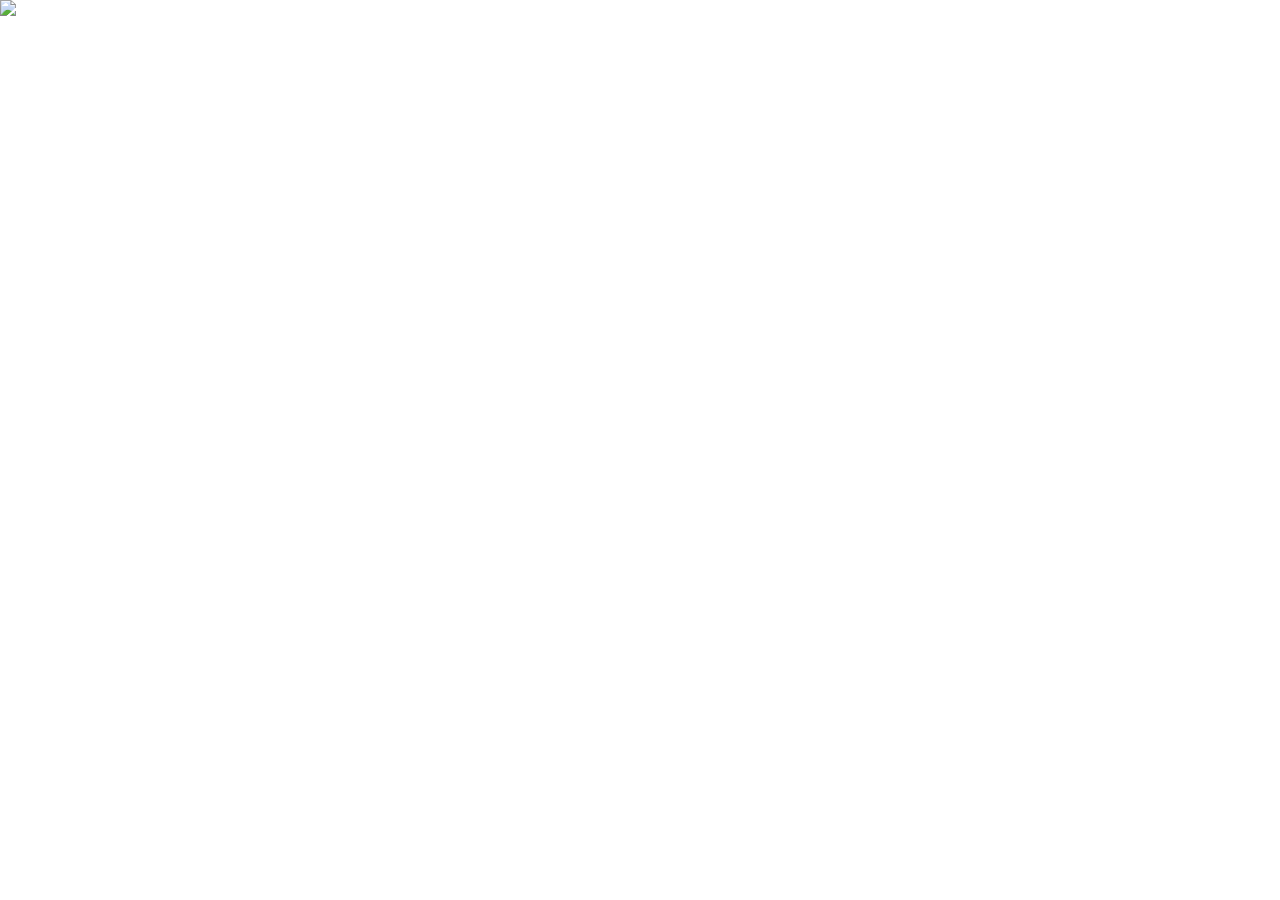
==== index.html @ 27418996 "Add files via upload" ====
<!DOCTYPE html>
<html lang="en">
<head>
  <meta charset="UTF-8">
  <meta http-equiv="X-UA-Compatible" content="IE=edge">
  <meta name="viewport" content="width=device-width, initial-scale=1.0">
  <link rel="stylesheet" href="./vars.css">
  <link rel="stylesheet" href="./style.css">
  
  
  <style>
   a,
   button,
   input,
   select,
   h1,
   h2,
   h3,
   h4,
   h5,
   * {
       box-sizing: border-box;
       margin: 0;
       padding: 0;
       border: none;
       text-decoration: none;
       background: none;
   
       -webkit-font-smoothing: antialiased;
   }
   
   menu, ol, ul {
       list-style-type: none;
       margin: 0;
       padding: 0;
   }
   </style>
  <title>Document</title>
</head>
<body>
  <img class="group-2" src="group-2.svg" />
  
</body>
</html>
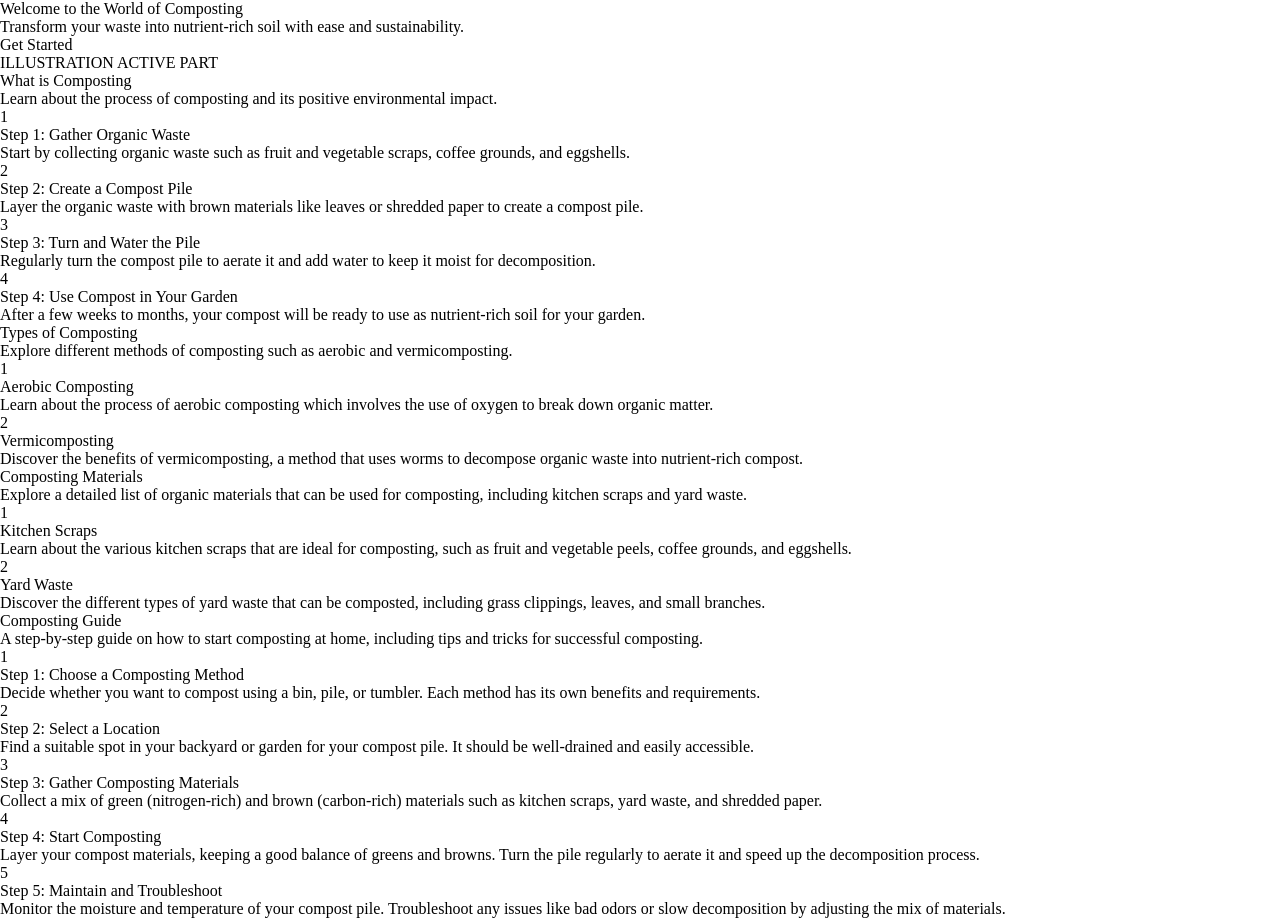
==== commit 51bee0e7: "Add files via upload" ====
--- a/index.html
+++ b/index.html
@@ -38,7 +38,297 @@
   <title>Document</title>
 </head>
 <body>
-  <img class="group-2" src="group-2.svg" />
+  <div class="container">
+    <div class="screen-hero-section">
+      <div class="text-wrapper">
+        <div class="text-wrap">
+          <div class="heading-wrapper">
+            <div class="heading">Welcome to the World of Composting</div>
+          </div>
+          <div class="paragraph">
+            Transform your waste into nutrient-rich soil with ease and
+            sustainability.
+          </div>
+        </div>
+        <div class="button-wrap">
+          <div class="cta-button">
+            <div class="cta-text">Get Started</div>
+          </div>
+        </div>
+      </div>
+      <div class="map-wrapper">
+        <div class="image-description">ILLUSTRATION ACTIVE PART</div>
+      </div>
+    </div>
+    <div class="screen-step-by-step-guideline">
+      <div class="text-wrapper2">
+        <div class="heading2">What is Composting</div>
+        <div class="paragraph2">
+          Learn about the process of composting and its positive environmental
+          impact.
+        </div>
+      </div>
+      <div class="wrapper">
+        <div class="recommended-card">
+          <div class="date-connector-wrapper">
+            <div class="date-wrapper">
+              <div class="number">1</div>
+            </div>
+            <div class="frame-24"></div>
+          </div>
+          <div class="info-margin-wrapper">
+            <div class="info-wrapper">
+              <div class="heading3">Step 1: Gather Organic Waste</div>
+              <div class="paragraph2">
+                Start by collecting organic waste such as fruit and vegetable
+                scraps, coffee grounds, and eggshells.
+              </div>
+            </div>
+          </div>
+        </div>
+        <div class="recommended-card">
+          <div class="date-connector-wrapper">
+            <div class="date-wrapper">
+              <div class="number">2</div>
+            </div>
+            <div class="frame-24"></div>
+          </div>
+          <div class="info-margin-wrapper">
+            <div class="info-wrapper">
+              <div class="heading3">Step 2: Create a Compost Pile</div>
+              <div class="paragraph2">
+                Layer the organic waste with brown materials like leaves or
+                shredded paper to create a compost pile.
+              </div>
+            </div>
+          </div>
+        </div>
+        <div class="recommended-card">
+          <div class="date-connector-wrapper">
+            <div class="date-wrapper">
+              <div class="number">3</div>
+            </div>
+            <div class="frame-24"></div>
+          </div>
+          <div class="info-margin-wrapper">
+            <div class="info-wrapper">
+              <div class="heading3">Step 3: Turn and Water the Pile</div>
+              <div class="paragraph2">
+                Regularly turn the compost pile to aerate it and add water to keep
+                it moist for decomposition.
+              </div>
+            </div>
+          </div>
+        </div>
+        <div class="recommended-card">
+          <div class="date-connector-wrapper">
+            <div class="date-wrapper">
+              <div class="number">4</div>
+            </div>
+            <div class="frame-24"></div>
+          </div>
+          <div class="info-margin-wrapper">
+            <div class="info-wrapper">
+              <div class="heading3">Step 4: Use Compost in Your Garden</div>
+              <div class="paragraph2">
+                After a few weeks to months, your compost will be ready to use as
+                nutrient-rich soil for your garden.
+              </div>
+            </div>
+          </div>
+        </div>
+      </div>
+    </div>
+    <div class="screen-step-by-step-guideline2">
+      <div class="text-wrapper2">
+        <div class="heading2">Types of Composting</div>
+        <div class="paragraph2">
+          Explore different methods of composting such as aerobic and
+          vermicomposting.
+        </div>
+      </div>
+      <div class="wrapper">
+        <div class="recommended-card">
+          <div class="date-connector-wrapper">
+            <div class="date-wrapper">
+              <div class="number">1</div>
+            </div>
+            <div class="frame-24"></div>
+          </div>
+          <div class="info-margin-wrapper">
+            <div class="info-wrapper">
+              <div class="heading3">Aerobic Composting</div>
+              <div class="paragraph2">
+                Learn about the process of aerobic composting which involves the
+                use of oxygen to break down organic matter.
+              </div>
+            </div>
+          </div>
+        </div>
+        <div class="recommended-card">
+          <div class="date-connector-wrapper">
+            <div class="date-wrapper">
+              <div class="number">2</div>
+            </div>
+            <div class="frame-24"></div>
+          </div>
+          <div class="info-margin-wrapper">
+            <div class="info-wrapper">
+              <div class="heading3">Vermicomposting</div>
+              <div class="paragraph2">
+                Discover the benefits of vermicomposting, a method that uses worms
+                to decompose organic waste into nutrient-rich compost.
+              </div>
+            </div>
+          </div>
+        </div>
+      </div>
+    </div>
+    <div class="screen-step-by-step-guideline3">
+      <div class="text-wrapper2">
+        <div class="heading2">Composting Materials</div>
+        <div class="paragraph2">
+          Explore a detailed list of organic materials that can be used for
+          composting, including kitchen scraps and yard waste.
+        </div>
+      </div>
+      <div class="wrapper">
+        <div class="recommended-card">
+          <div class="date-connector-wrapper">
+            <div class="date-wrapper">
+              <div class="number">1</div>
+            </div>
+            <div class="frame-24"></div>
+          </div>
+          <div class="info-margin-wrapper">
+            <div class="info-wrapper">
+              <div class="heading3">Kitchen Scraps</div>
+              <div class="paragraph2">
+                Learn about the various kitchen scraps that are ideal for
+                composting, such as fruit and vegetable peels, coffee grounds, and
+                eggshells.
+              </div>
+            </div>
+          </div>
+        </div>
+        <div class="recommended-card">
+          <div class="date-connector-wrapper">
+            <div class="date-wrapper">
+              <div class="number">2</div>
+            </div>
+            <div class="frame-24"></div>
+          </div>
+          <div class="info-margin-wrapper">
+            <div class="info-wrapper">
+              <div class="heading3">Yard Waste</div>
+              <div class="paragraph2">
+                Discover the different types of yard waste that can be composted,
+                including grass clippings, leaves, and small branches.
+              </div>
+            </div>
+          </div>
+        </div>
+      </div>
+    </div>
+    <div class="screen-step-by-step-guideline4">
+      <div class="text-wrapper2">
+        <div class="heading2">Composting Guide</div>
+        <div class="paragraph2">
+          A step-by-step guide on how to start composting at home, including tips
+          and tricks for successful composting.
+        </div>
+      </div>
+      <div class="wrapper">
+        <div class="recommended-card">
+          <div class="date-connector-wrapper">
+            <div class="date-wrapper">
+              <div class="number">1</div>
+            </div>
+            <div class="frame-24"></div>
+          </div>
+          <div class="info-margin-wrapper">
+            <div class="info-wrapper">
+              <div class="heading3">Step 1: Choose a Composting Method</div>
+              <div class="paragraph2">
+                Decide whether you want to compost using a bin, pile, or tumbler.
+                Each method has its own benefits and requirements.
+              </div>
+            </div>
+          </div>
+        </div>
+        <div class="recommended-card">
+          <div class="date-connector-wrapper">
+            <div class="date-wrapper">
+              <div class="number">2</div>
+            </div>
+            <div class="frame-24"></div>
+          </div>
+          <div class="info-margin-wrapper">
+            <div class="info-wrapper">
+              <div class="heading3">Step 2: Select a Location</div>
+              <div class="paragraph2">
+                Find a suitable spot in your backyard or garden for your compost
+                pile. It should be well-drained and easily accessible.
+              </div>
+            </div>
+          </div>
+        </div>
+        <div class="recommended-card">
+          <div class="date-connector-wrapper">
+            <div class="date-wrapper">
+              <div class="number">3</div>
+            </div>
+            <div class="frame-24"></div>
+          </div>
+          <div class="info-margin-wrapper">
+            <div class="info-wrapper">
+              <div class="heading3">Step 3: Gather Composting Materials</div>
+              <div class="paragraph2">
+                Collect a mix of green (nitrogen-rich) and brown (carbon-rich)
+                materials such as kitchen scraps, yard waste, and shredded paper.
+              </div>
+            </div>
+          </div>
+        </div>
+        <div class="recommended-card">
+          <div class="date-connector-wrapper">
+            <div class="date-wrapper">
+              <div class="number">4</div>
+            </div>
+            <div class="frame-24"></div>
+          </div>
+          <div class="info-margin-wrapper">
+            <div class="info-wrapper">
+              <div class="heading3">Step 4: Start Composting</div>
+              <div class="paragraph2">
+                Layer your compost materials, keeping a good balance of greens and
+                browns. Turn the pile regularly to aerate it and speed up the
+                decomposition process.
+              </div>
+            </div>
+          </div>
+        </div>
+        <div class="recommended-card">
+          <div class="date-connector-wrapper">
+            <div class="date-wrapper">
+              <div class="number">5</div>
+            </div>
+            <div class="frame-24"></div>
+          </div>
+          <div class="info-margin-wrapper">
+            <div class="info-wrapper">
+              <div class="heading3">Step 5: Maintain and Troubleshoot</div>
+              <div class="paragraph2">
+                Monitor the moisture and temperature of your compost pile.
+                Troubleshoot any issues like bad odors or slow decomposition by
+                adjusting the mix of materials.
+              </div>
+            </div>
+          </div>
+        </div>
+      </div>
+    </div>
+  </div>
   
 </body>
 </html>
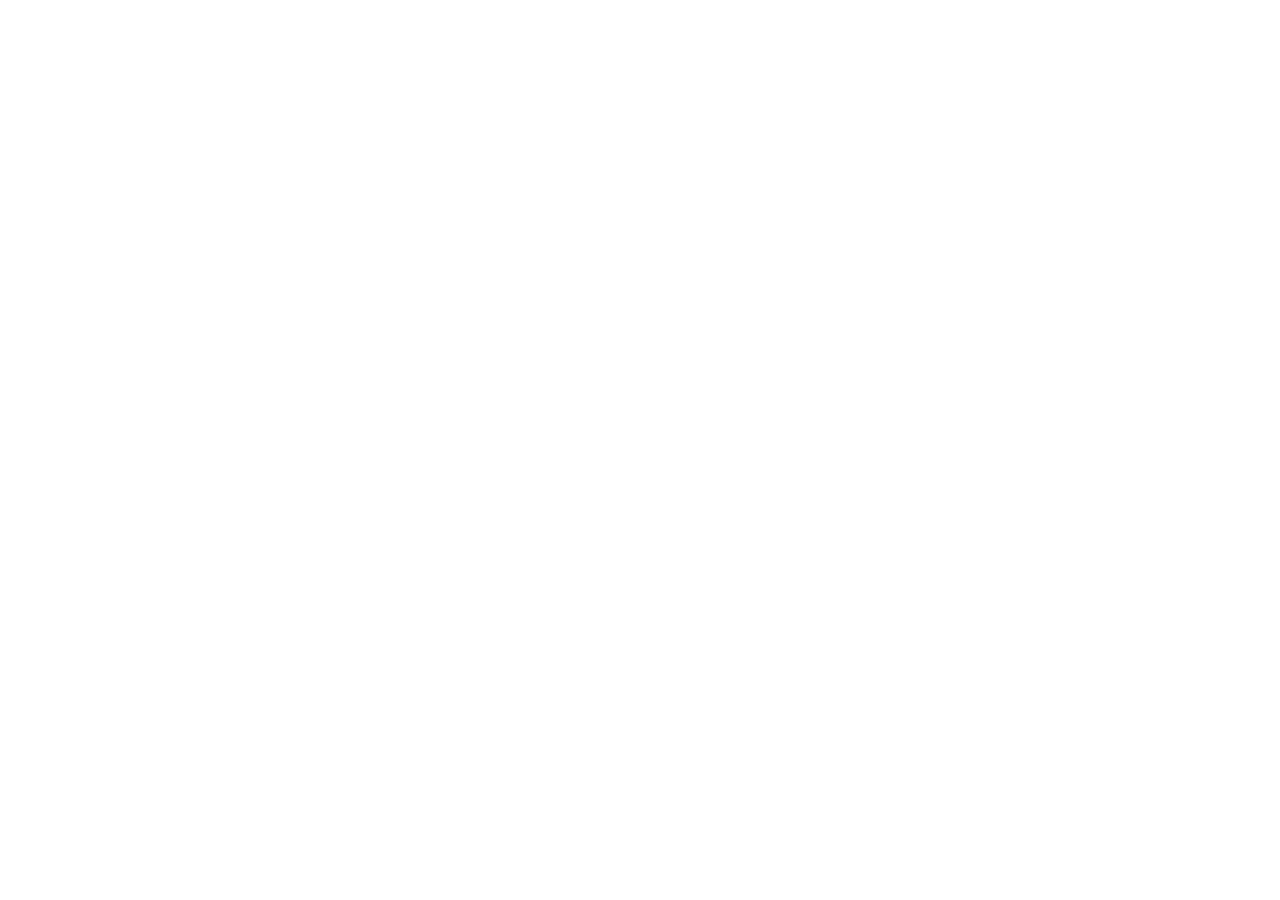
==== commit 384673a5: "Add files via upload" ====
--- a/index.html
+++ b/index.html
@@ -38,297 +38,6 @@
   <title>Document</title>
 </head>
 <body>
-  <div class="container">
-    <div class="screen-hero-section">
-      <div class="text-wrapper">
-        <div class="text-wrap">
-          <div class="heading-wrapper">
-            <div class="heading">Welcome to the World of Composting</div>
-          </div>
-          <div class="paragraph">
-            Transform your waste into nutrient-rich soil with ease and
-            sustainability.
-          </div>
-        </div>
-        <div class="button-wrap">
-          <div class="cta-button">
-            <div class="cta-text">Get Started</div>
-          </div>
-        </div>
-      </div>
-      <div class="map-wrapper">
-        <div class="image-description">ILLUSTRATION ACTIVE PART</div>
-      </div>
-    </div>
-    <div class="screen-step-by-step-guideline">
-      <div class="text-wrapper2">
-        <div class="heading2">What is Composting</div>
-        <div class="paragraph2">
-          Learn about the process of composting and its positive environmental
-          impact.
-        </div>
-      </div>
-      <div class="wrapper">
-        <div class="recommended-card">
-          <div class="date-connector-wrapper">
-            <div class="date-wrapper">
-              <div class="number">1</div>
-            </div>
-            <div class="frame-24"></div>
-          </div>
-          <div class="info-margin-wrapper">
-            <div class="info-wrapper">
-              <div class="heading3">Step 1: Gather Organic Waste</div>
-              <div class="paragraph2">
-                Start by collecting organic waste such as fruit and vegetable
-                scraps, coffee grounds, and eggshells.
-              </div>
-            </div>
-          </div>
-        </div>
-        <div class="recommended-card">
-          <div class="date-connector-wrapper">
-            <div class="date-wrapper">
-              <div class="number">2</div>
-            </div>
-            <div class="frame-24"></div>
-          </div>
-          <div class="info-margin-wrapper">
-            <div class="info-wrapper">
-              <div class="heading3">Step 2: Create a Compost Pile</div>
-              <div class="paragraph2">
-                Layer the organic waste with brown materials like leaves or
-                shredded paper to create a compost pile.
-              </div>
-            </div>
-          </div>
-        </div>
-        <div class="recommended-card">
-          <div class="date-connector-wrapper">
-            <div class="date-wrapper">
-              <div class="number">3</div>
-            </div>
-            <div class="frame-24"></div>
-          </div>
-          <div class="info-margin-wrapper">
-            <div class="info-wrapper">
-              <div class="heading3">Step 3: Turn and Water the Pile</div>
-              <div class="paragraph2">
-                Regularly turn the compost pile to aerate it and add water to keep
-                it moist for decomposition.
-              </div>
-            </div>
-          </div>
-        </div>
-        <div class="recommended-card">
-          <div class="date-connector-wrapper">
-            <div class="date-wrapper">
-              <div class="number">4</div>
-            </div>
-            <div class="frame-24"></div>
-          </div>
-          <div class="info-margin-wrapper">
-            <div class="info-wrapper">
-              <div class="heading3">Step 4: Use Compost in Your Garden</div>
-              <div class="paragraph2">
-                After a few weeks to months, your compost will be ready to use as
-                nutrient-rich soil for your garden.
-              </div>
-            </div>
-          </div>
-        </div>
-      </div>
-    </div>
-    <div class="screen-step-by-step-guideline2">
-      <div class="text-wrapper2">
-        <div class="heading2">Types of Composting</div>
-        <div class="paragraph2">
-          Explore different methods of composting such as aerobic and
-          vermicomposting.
-        </div>
-      </div>
-      <div class="wrapper">
-        <div class="recommended-card">
-          <div class="date-connector-wrapper">
-            <div class="date-wrapper">
-              <div class="number">1</div>
-            </div>
-            <div class="frame-24"></div>
-          </div>
-          <div class="info-margin-wrapper">
-            <div class="info-wrapper">
-              <div class="heading3">Aerobic Composting</div>
-              <div class="paragraph2">
-                Learn about the process of aerobic composting which involves the
-                use of oxygen to break down organic matter.
-              </div>
-            </div>
-          </div>
-        </div>
-        <div class="recommended-card">
-          <div class="date-connector-wrapper">
-            <div class="date-wrapper">
-              <div class="number">2</div>
-            </div>
-            <div class="frame-24"></div>
-          </div>
-          <div class="info-margin-wrapper">
-            <div class="info-wrapper">
-              <div class="heading3">Vermicomposting</div>
-              <div class="paragraph2">
-                Discover the benefits of vermicomposting, a method that uses worms
-                to decompose organic waste into nutrient-rich compost.
-              </div>
-            </div>
-          </div>
-        </div>
-      </div>
-    </div>
-    <div class="screen-step-by-step-guideline3">
-      <div class="text-wrapper2">
-        <div class="heading2">Composting Materials</div>
-        <div class="paragraph2">
-          Explore a detailed list of organic materials that can be used for
-          composting, including kitchen scraps and yard waste.
-        </div>
-      </div>
-      <div class="wrapper">
-        <div class="recommended-card">
-          <div class="date-connector-wrapper">
-            <div class="date-wrapper">
-              <div class="number">1</div>
-            </div>
-            <div class="frame-24"></div>
-          </div>
-          <div class="info-margin-wrapper">
-            <div class="info-wrapper">
-              <div class="heading3">Kitchen Scraps</div>
-              <div class="paragraph2">
-                Learn about the various kitchen scraps that are ideal for
-                composting, such as fruit and vegetable peels, coffee grounds, and
-                eggshells.
-              </div>
-            </div>
-          </div>
-        </div>
-        <div class="recommended-card">
-          <div class="date-connector-wrapper">
-            <div class="date-wrapper">
-              <div class="number">2</div>
-            </div>
-            <div class="frame-24"></div>
-          </div>
-          <div class="info-margin-wrapper">
-            <div class="info-wrapper">
-              <div class="heading3">Yard Waste</div>
-              <div class="paragraph2">
-                Discover the different types of yard waste that can be composted,
-                including grass clippings, leaves, and small branches.
-              </div>
-            </div>
-          </div>
-        </div>
-      </div>
-    </div>
-    <div class="screen-step-by-step-guideline4">
-      <div class="text-wrapper2">
-        <div class="heading2">Composting Guide</div>
-        <div class="paragraph2">
-          A step-by-step guide on how to start composting at home, including tips
-          and tricks for successful composting.
-        </div>
-      </div>
-      <div class="wrapper">
-        <div class="recommended-card">
-          <div class="date-connector-wrapper">
-            <div class="date-wrapper">
-              <div class="number">1</div>
-            </div>
-            <div class="frame-24"></div>
-          </div>
-          <div class="info-margin-wrapper">
-            <div class="info-wrapper">
-              <div class="heading3">Step 1: Choose a Composting Method</div>
-              <div class="paragraph2">
-                Decide whether you want to compost using a bin, pile, or tumbler.
-                Each method has its own benefits and requirements.
-              </div>
-            </div>
-          </div>
-        </div>
-        <div class="recommended-card">
-          <div class="date-connector-wrapper">
-            <div class="date-wrapper">
-              <div class="number">2</div>
-            </div>
-            <div class="frame-24"></div>
-          </div>
-          <div class="info-margin-wrapper">
-            <div class="info-wrapper">
-              <div class="heading3">Step 2: Select a Location</div>
-              <div class="paragraph2">
-                Find a suitable spot in your backyard or garden for your compost
-                pile. It should be well-drained and easily accessible.
-              </div>
-            </div>
-          </div>
-        </div>
-        <div class="recommended-card">
-          <div class="date-connector-wrapper">
-            <div class="date-wrapper">
-              <div class="number">3</div>
-            </div>
-            <div class="frame-24"></div>
-          </div>
-          <div class="info-margin-wrapper">
-            <div class="info-wrapper">
-              <div class="heading3">Step 3: Gather Composting Materials</div>
-              <div class="paragraph2">
-                Collect a mix of green (nitrogen-rich) and brown (carbon-rich)
-                materials such as kitchen scraps, yard waste, and shredded paper.
-              </div>
-            </div>
-          </div>
-        </div>
-        <div class="recommended-card">
-          <div class="date-connector-wrapper">
-            <div class="date-wrapper">
-              <div class="number">4</div>
-            </div>
-            <div class="frame-24"></div>
-          </div>
-          <div class="info-margin-wrapper">
-            <div class="info-wrapper">
-              <div class="heading3">Step 4: Start Composting</div>
-              <div class="paragraph2">
-                Layer your compost materials, keeping a good balance of greens and
-                browns. Turn the pile regularly to aerate it and speed up the
-                decomposition process.
-              </div>
-            </div>
-          </div>
-        </div>
-        <div class="recommended-card">
-          <div class="date-connector-wrapper">
-            <div class="date-wrapper">
-              <div class="number">5</div>
-            </div>
-            <div class="frame-24"></div>
-          </div>
-          <div class="info-margin-wrapper">
-            <div class="info-wrapper">
-              <div class="heading3">Step 5: Maintain and Troubleshoot</div>
-              <div class="paragraph2">
-                Monitor the moisture and temperature of your compost pile.
-                Troubleshoot any issues like bad odors or slow decomposition by
-                adjusting the mix of materials.
-              </div>
-            </div>
-          </div>
-        </div>
-      </div>
-    </div>
-  </div>
   
 </body>
 </html>
--- a/vars.css
+++ b/vars.css
@@ -0,0 +1,11 @@
+/* Figma Styles of your File */:root {
+  /* Colors */
+undefined
+
+  /* Fonts */
+undefined
+
+  /* Effects */
+undefined
+}
+/* Figma Color Variables of your File */
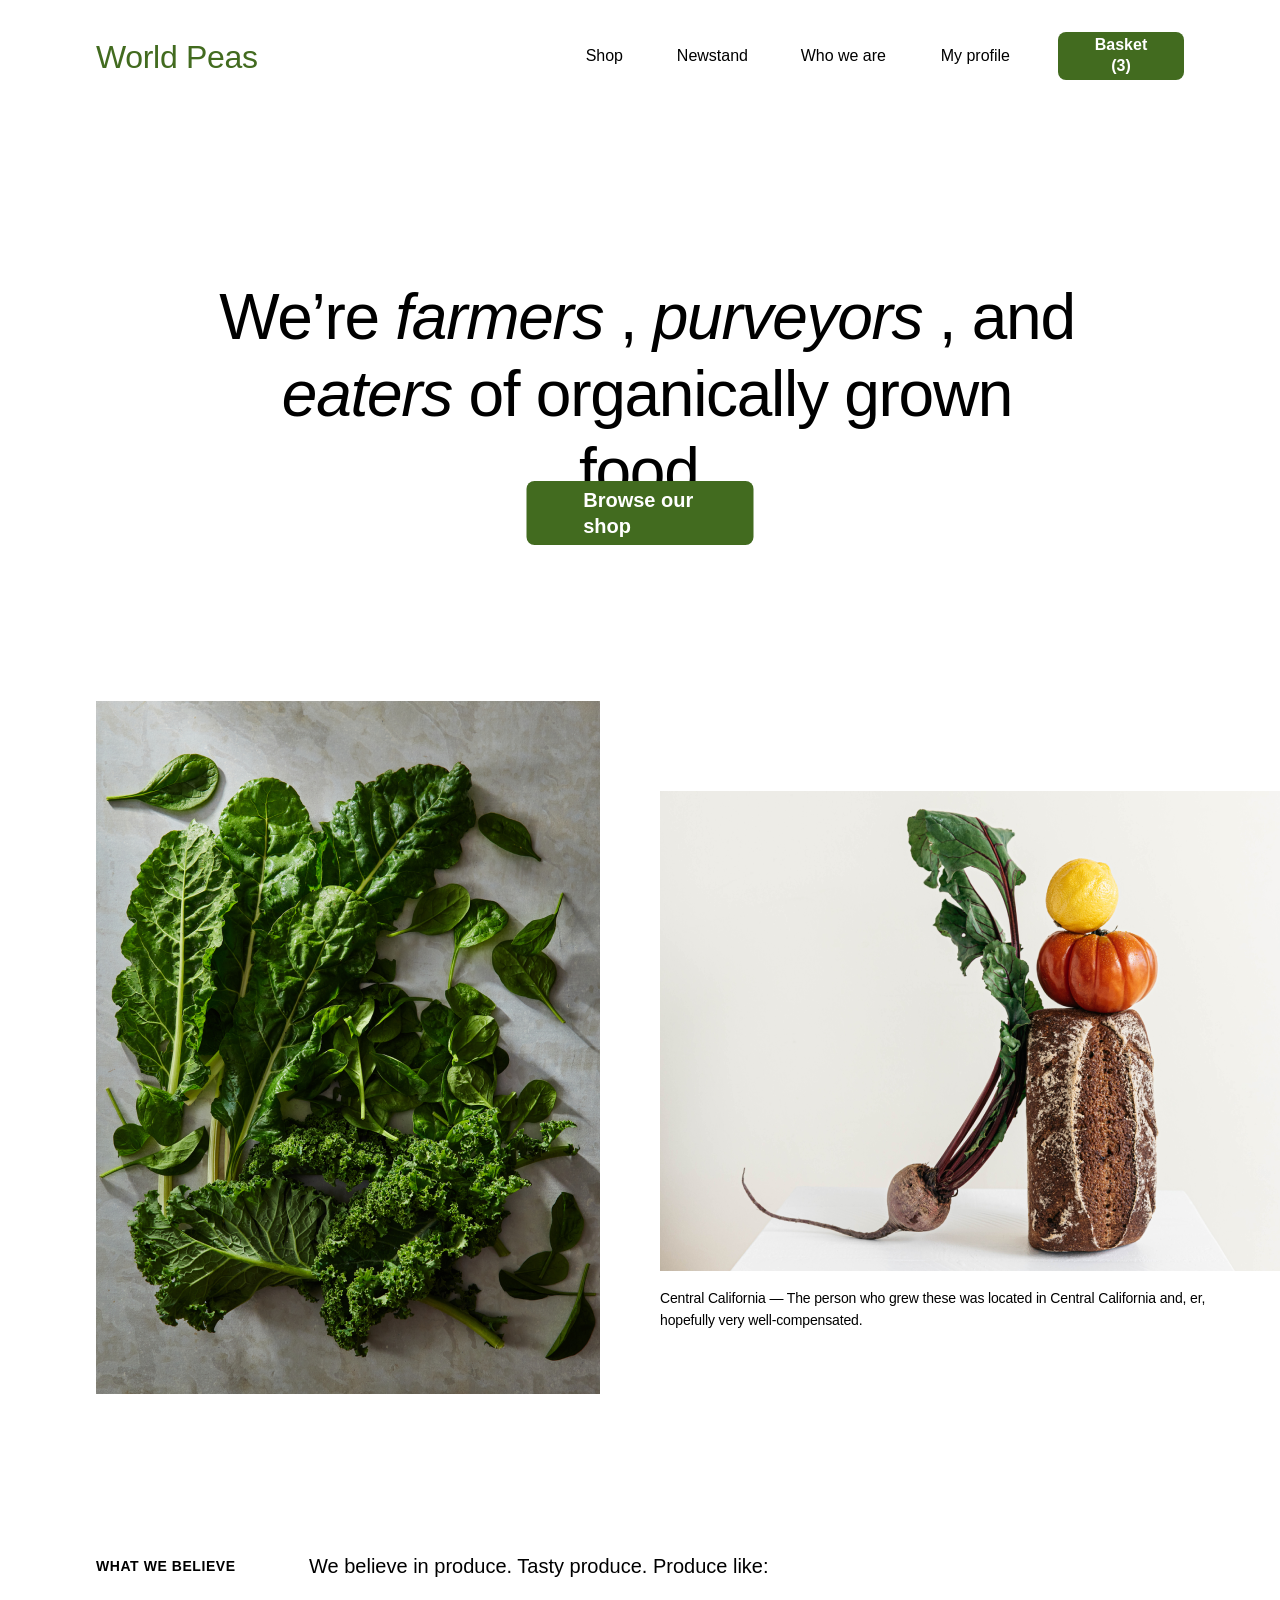
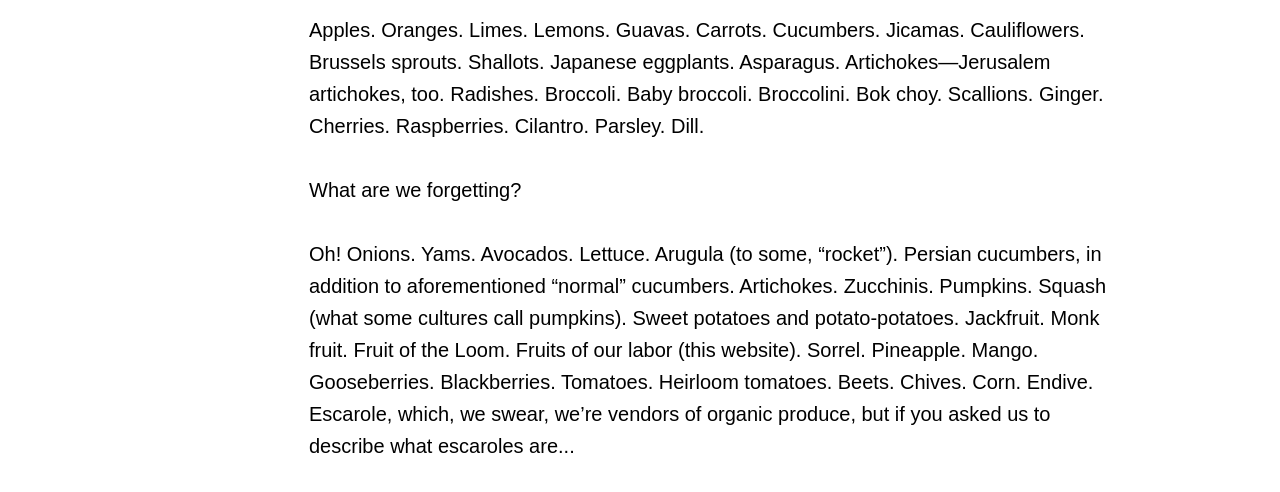
==== commit 8c94cbe7: "Add files via upload" ====
--- a/index.html
+++ b/index.html
@@ -38,6 +38,111 @@
   <title>Document</title>
 </head>
 <body>
+  <div class="homepage">
+    <div class="we-re-farmers-purveyors-and-eaters-of-organically-grown-food">
+      <span>
+        <span
+          class="we-re-farmers-purveyors-and-eaters-of-organically-grown-food-span"
+        >
+          We’re
+        </span>
+        <span
+          class="we-re-farmers-purveyors-and-eaters-of-organically-grown-food-span2"
+        >
+          farmers
+        </span>
+        <span
+          class="we-re-farmers-purveyors-and-eaters-of-organically-grown-food-span"
+        >
+          ,
+        </span>
+        <span
+          class="we-re-farmers-purveyors-and-eaters-of-organically-grown-food-span2"
+        >
+          purveyors
+        </span>
+        <span
+          class="we-re-farmers-purveyors-and-eaters-of-organically-grown-food-span"
+        >
+          , and
+        </span>
+        <span
+          class="we-re-farmers-purveyors-and-eaters-of-organically-grown-food-span2"
+        >
+          eaters
+        </span>
+        <span
+          class="we-re-farmers-purveyors-and-eaters-of-organically-grown-food-span"
+        >
+          of organically grown food.
+        </span>
+      </span>
+    </div>
+    <div class="button">
+      <div class="browse-our-shop">Browse our shop</div>
+    </div>
+    <div
+      class="[base64]"
+    >
+      We believe in produce. Tasty produce. Produce like:
+      <br />
+      <br />
+      Apples. Oranges. Limes. Lemons. Guavas. Carrots. Cucumbers. Jicamas.
+      Cauliflowers. Brussels sprouts. Shallots. Japanese eggplants. Asparagus.
+      Artichokes—Jerusalem artichokes, too. Radishes. Broccoli. Baby broccoli.
+      Broccolini. Bok choy. Scallions. Ginger. Cherries. Raspberries. Cilantro.
+      Parsley. Dill.
+      <br />
+      <br />
+      What are we forgetting?
+      <br />
+      <br />
+      Oh! Onions. Yams. Avocados. Lettuce. Arugula (to some, “rocket”). Persian
+      cucumbers, in addition to aforementioned “normal” cucumbers. Artichokes.
+      Zucchinis. Pumpkins. Squash (what some cultures call pumpkins). Sweet
+      potatoes and potato-potatoes. Jackfruit. Monk fruit. Fruit of the Loom.
+      Fruits of our labor (this website). Sorrel. Pineapple. Mango. Gooseberries.
+      Blackberries. Tomatoes. Heirloom tomatoes. Beets. Chives. Corn. Endive.
+      Escarole, which, we swear, we’re vendors of organic produce, but if you
+      asked us to describe what escaroles are...
+    </div>
+    <div class="what-we-believe">WHAT WE BELIEVE</div>
+    <img
+      class="jonathan-kemper-1-h-hrd-io-l-fp-u-unsplash-1"
+      src="jonathan-kemper-1-h-hrd-io-l-fp-u-unsplash-10.png"
+    />
+    <div
+      class="central-california-the-person-who-grew-these-was-located-in-central-california-and-er-hopefully-very-well-compensated"
+    >
+      <span>
+        <span
+          class="central-california-the-person-who-grew-these-was-located-in-central-california-and-er-hopefully-very-well-compensated-span"
+        >
+          Central California
+        </span>
+        <span
+          class="central-california-the-person-who-grew-these-was-located-in-central-california-and-er-hopefully-very-well-compensated-span2"
+        >
+          — The person who grew these was located in Central California and, er,
+          hopefully very well-compensated.
+        </span>
+      </span>
+    </div>
+    <div class="header">
+      <div class="world-peas">World Peas</div>
+      <div class="shop">Shop</div>
+      <div class="newstand">Newstand</div>
+      <div class="who-we-are">Who we are</div>
+      <div class="my-profile">My profile</div>
+      <div class="cart-button">
+        <div class="basket-3">Basket (3)</div>
+      </div>
+    </div>
+    <img
+      class="stocksy-txp-226-f-62-b-2-a-ne-300-medium-4582193-1"
+      src="stocksy-txp-226-f-62-b-2-a-ne-300-medium-4582193-10.png"
+    />
+  </div>
   
 </body>
 </html>
--- a/vars.css
+++ b/vars.css
@@ -1,11 +1,7 @@
-/* Figma Styles of your File */:root {
+/* Figma Styles of your File */
+:root {
   /* Colors */
-undefined
-
   /* Fonts */
-undefined
-
   /* Effects */
-undefined
 }
-/* Figma Color Variables of your File */+/* Figma Color Variables of your File */
--- a/style.css
+++ b/style.css
@@ -0,0 +1,222 @@
+.homepage,
+.homepage * {
+  box-sizing: border-box;
+}
+.homepage {
+  background: #ffffff;
+  height: 2092px;
+  position: relative;
+  overflow: hidden;
+}
+.we-re-farmers-purveyors-and-eaters-of-organically-grown-food {
+  color: #000000;
+  text-align: center;
+  font-family: "-", sans-serif;
+  font-size: 64px;
+  line-height: 120%;
+  letter-spacing: -0.02em;
+  font-weight: 400;
+  position: absolute;
+  right: 203px;
+  left: 217px;
+  top: 279px;
+}
+.we-re-farmers-purveyors-and-eaters-of-organically-grown-food-span {
+  font-family: "Newsreader-Regular", sans-serif;
+}
+.we-re-farmers-purveyors-and-eaters-of-organically-grown-food-span2 {
+  font-family: "Newsreader-Italic", sans-serif;
+  font-style: italic;
+}
+.button {
+  background: #426b1f;
+  border-radius: 8px;
+  padding: 19px 32px 19px 32px;
+  width: 227px;
+  height: 64px;
+  position: absolute;
+  left: 50%;
+  translate: -50%;
+  top: 481px;
+  overflow: hidden;
+}
+.browse-our-shop {
+  color: #ffffff;
+  text-align: left;
+  font-family: "Inter-SemiBold", sans-serif;
+  font-size: 20px;
+  line-height: 130%;
+  font-weight: 600;
+  position: absolute;
+  left: 50%;
+  translate: -50% -50%;
+  top: 50%;
+  display: flex;
+  align-items: center;
+  justify-content: flex-start;
+}
+.[base64] {
+  color: #000000;
+  text-align: left;
+  font-family: "Inter-Regular", sans-serif;
+  font-size: 20px;
+  line-height: 160%;
+  font-weight: 400;
+  position: absolute;
+  left: 309px;
+  top: 1550px;
+  width: 822px;
+}
+.what-we-believe {
+  color: #000000;
+  text-align: left;
+  font-family: "Inter-SemiBold", sans-serif;
+  font-size: 14px;
+  line-height: 160%;
+  letter-spacing: 0.04em;
+  font-weight: 600;
+  text-transform: uppercase;
+  position: absolute;
+  left: 96px;
+  top: 1555px;
+  width: 181px;
+}
+.jonathan-kemper-1-h-hrd-io-l-fp-u-unsplash-1 {
+  height: 693px;
+  position: absolute;
+  right: 840px;
+  left: 96px;
+  top: 701px;
+  object-fit: cover;
+}
+.central-california-the-person-who-grew-these-was-located-in-central-california-and-er-hopefully-very-well-compensated {
+  color: #000000;
+  text-align: left;
+  font-family: "-", sans-serif;
+  font-size: 14px;
+  line-height: 160%;
+  letter-spacing: -0.01em;
+  font-weight: 400;
+  position: absolute;
+  right: 44px;
+  left: 660px;
+  top: 1287px;
+}
+.central-california-the-person-who-grew-these-was-located-in-central-california-and-er-hopefully-very-well-compensated-span {
+  font-family: "Inter-Medium", sans-serif;
+  font-weight: 500;
+}
+.central-california-the-person-who-grew-these-was-located-in-central-california-and-er-hopefully-very-well-compensated-span2 {
+  font-family: "Inter-Light", sans-serif;
+  font-weight: 300;
+}
+.header {
+  height: 112px;
+  position: absolute;
+  right: 0px;
+  left: 0px;
+  top: 0px;
+  overflow: hidden;
+}
+.world-peas {
+  color: #426b1f;
+  text-align: left;
+  font-family: "Newsreader-Medium", sans-serif;
+  font-size: 32px;
+  line-height: 100%;
+  letter-spacing: -0.01em;
+  font-weight: 500;
+  position: absolute;
+  left: 96px;
+  top: 41px;
+}
+.shop {
+  color: #000000;
+  text-align: center;
+  font-family: "Inter-Regular", sans-serif;
+  font-size: 16px;
+  line-height: 130%;
+  font-weight: 400;
+  position: absolute;
+  right: 657px;
+  top: 45.5px;
+  display: flex;
+  align-items: center;
+  justify-content: center;
+}
+.newstand {
+  color: #000000;
+  text-align: center;
+  font-family: "Inter-Regular", sans-serif;
+  font-size: 16px;
+  line-height: 130%;
+  font-weight: 400;
+  position: absolute;
+  right: 532px;
+  top: 45.5px;
+  display: flex;
+  align-items: center;
+  justify-content: center;
+}
+.who-we-are {
+  color: #000000;
+  text-align: center;
+  font-family: "Inter-Regular", sans-serif;
+  font-size: 16px;
+  line-height: 130%;
+  font-weight: 400;
+  position: absolute;
+  right: 394px;
+  top: 45.5px;
+  display: flex;
+  align-items: center;
+  justify-content: center;
+}
+.my-profile {
+  color: #000000;
+  text-align: center;
+  font-family: "Inter-Regular", sans-serif;
+  font-size: 16px;
+  line-height: 130%;
+  font-weight: 400;
+  position: absolute;
+  right: 270px;
+  top: 45.5px;
+  display: flex;
+  align-items: center;
+  justify-content: center;
+}
+.cart-button {
+  background: #426b1f;
+  border-radius: 8px;
+  padding: 14px 23px 14px 23px;
+  width: 126px;
+  height: 48px;
+  position: absolute;
+  right: 96px;
+  top: 32px;
+  overflow: hidden;
+}
+.basket-3 {
+  color: #ffffff;
+  text-align: center;
+  font-family: "Inter-SemiBold", sans-serif;
+  font-size: 16px;
+  line-height: 130%;
+  font-weight: 600;
+  position: absolute;
+  left: 50%;
+  translate: -50% -50%;
+  top: 50%;
+  display: flex;
+  align-items: center;
+  justify-content: center;
+}
+.stocksy-txp-226-f-62-b-2-a-ne-300-medium-4582193-1 {
+  height: 480px;
+  position: absolute;
+  right: 0px;
+  left: 660px;
+  top: 791px;
+  object-fit: cover;
+}
